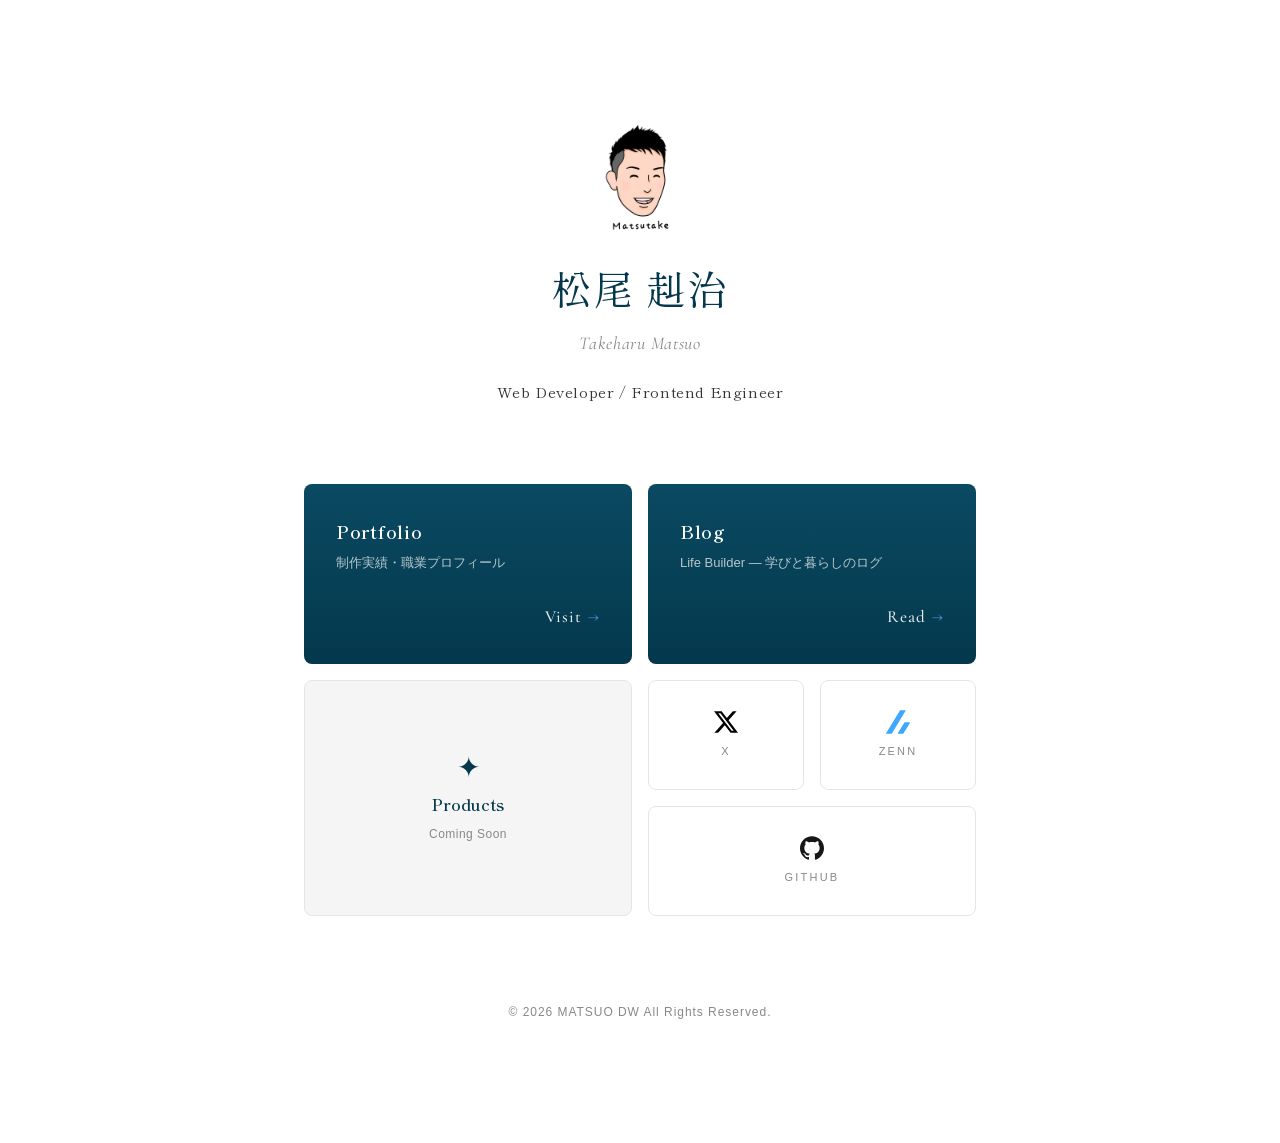
==== index.html @ 762ae5d8 "Initial commit: mt-tk.com ハブサイト v1 Bento Grid 型 × 日本のミニマルの方針で実装した静的ハブサイト。 mt-tk.com を松尾赳治の統合ブランドページ＋" ====
<!DOCTYPE html>
<html lang="ja">
<head>
<meta charset="UTF-8">
<meta name="viewport" content="width=device-width, initial-scale=1.0">
<title>松尾 赳治 / Takeharu Matsuo — MATSUO DW</title>
<meta name="description" content="フリーランスのWebコーダー、フロントエンドエンジニア志望中。松尾赳治の活動を一覧できるハブサイト。">
<meta name="robots" content="index, follow">
<link rel="canonical" href="https://mt-tk.com/">
<link rel="preconnect" href="https://fonts.googleapis.com">
<link rel="preconnect" href="https://fonts.gstatic.com" crossorigin>
<link rel="stylesheet" href="https://fonts.googleapis.com/css2?family=Cormorant+Garamond:ital,wght@0,500;1,400&family=Shippori+Mincho+B1:wght@400;500;600&display=swap">
<link rel="stylesheet" href="assets/css/style.css">
</head>
<body>

<main class="l-hub">

  <header class="l-hub__header">
    <img class="l-hub__avatar" src="assets/img/icon-matsutake.png" alt="松尾赳治のアバターイラスト" width="120" height="120">
    <h1 class="l-hub__name">松尾 赳治</h1>
    <p class="l-hub__name-en">Takeharu Matsuo</p>
    <p class="l-hub__role">Web Developer / Frontend Engineer</p>
  </header>

  <nav class="l-hub__grid" aria-label="リンク一覧">

    <a class="c-card c-card--main" href="https://portfolio.mt-tk.com/" target="_blank" rel="noopener noreferrer" style="--card-area: main-1;">
      <div class="c-card__head">
        <h2 class="c-card__title">Portfolio</h2>
        <p class="c-card__desc">制作実績・職業プロフィール</p>
      </div>
      <span class="c-card__cta">Visit <span class="c-card__arrow" aria-hidden="true">→</span></span>
    </a>

    <a class="c-card c-card--main" href="https://mt-tk.com/life_builder/" target="_blank" rel="noopener noreferrer" style="--card-area: main-2;">
      <div class="c-card__head">
        <h2 class="c-card__title">Blog</h2>
        <p class="c-card__desc">Life Builder — 学びと暮らしのログ</p>
      </div>
      <span class="c-card__cta">Read <span class="c-card__arrow" aria-hidden="true">→</span></span>
    </a>

    <div class="c-card c-card--sub" aria-disabled="true" style="--card-area: sub;">
      <span class="c-card__motif" aria-hidden="true">✦</span>
      <h2 class="c-card__title">Products</h2>
      <p class="c-card__desc">Coming Soon</p>
    </div>

    <a class="c-card c-card--icon c-card--icon-x" href="https://x.com/Matsutake_prgrm" target="_blank" rel="noopener noreferrer" aria-label="Twitter (X) を開く" style="--card-area: sns-1;">
      <svg class="c-card__icon" xmlns="http://www.w3.org/2000/svg" viewBox="0 0 24 24" fill="currentColor" aria-hidden="true" width="24" height="24"><path d="M18.901 1.153h3.68l-8.04 9.19L24 22.846h-7.406l-5.8-7.584-6.638 7.584H.474l8.6-9.83L0 1.154h7.594l5.243 6.932ZM17.61 20.644h2.039L6.486 3.24H4.298Z"/></svg>
      <span class="c-card__label">X</span>
    </a>

    <a class="c-card c-card--icon c-card--icon-zenn" href="https://zenn.dev/matsutake_prgrm" target="_blank" rel="noopener noreferrer" aria-label="Zenn を開く" style="--card-area: sns-2;">
      <svg class="c-card__icon" xmlns="http://www.w3.org/2000/svg" viewBox="0 0 24 24" fill="currentColor" aria-hidden="true" width="24" height="24"><path d="M.264 23.771h4.984c.264 0 .498-.147.645-.352L19.614.874c.176-.293-.029-.645-.381-.645h-4.72c-.235 0-.44.117-.557.323L.03 23.361c-.088.176.029.41.234.41ZM17.445 23.419l6.479-10.408c.205-.323-.029-.733-.41-.733h-4.691c-.176 0-.352.088-.44.235l-6.655 10.643c-.176.264.029.616.352.616h4.779c.234 0 .468-.118.586-.353Z"/></svg>
      <span class="c-card__label">Zenn</span>
    </a>

    <a class="c-card c-card--icon c-card--icon-github" href="https://github.com/Matsutake29" target="_blank" rel="noopener noreferrer" aria-label="GitHub を開く" style="--card-area: sns-3;">
      <svg class="c-card__icon" xmlns="http://www.w3.org/2000/svg" viewBox="0 0 24 24" fill="currentColor" aria-hidden="true" width="24" height="24"><path d="M12 .297c-6.63 0-12 5.373-12 12 0 5.303 3.438 9.8 8.205 11.385.6.113.82-.258.82-.577 0-.285-.01-1.04-.015-2.04-3.338.724-4.042-1.61-4.042-1.61C4.422 18.07 3.633 17.7 3.633 17.7c-1.087-.744.084-.729.084-.729 1.205.084 1.838 1.236 1.838 1.236 1.07 1.835 2.809 1.305 3.495.998.108-.776.417-1.305.76-1.605-2.665-.3-5.466-1.332-5.466-5.93 0-1.31.465-2.38 1.235-3.22-.135-.303-.54-1.523.105-3.176 0 0 1.005-.322 3.3 1.23.96-.267 1.98-.399 3-.405 1.02.006 2.04.138 3 .405 2.28-1.552 3.285-1.23 3.285-1.23.645 1.653.24 2.873.12 3.176.765.84 1.23 1.91 1.23 3.22 0 4.61-2.805 5.625-5.475 5.92.42.36.81 1.096.81 2.22 0 1.606-.015 2.896-.015 3.286 0 .315.21.69.825.57C20.565 22.092 24 17.592 24 12.297c0-6.627-5.373-12-12-12"/></svg>
      <span class="c-card__label">GitHub</span>
    </a>

  </nav>

  <footer class="l-hub__footer">
    <small>© 2026 MATSUO DW All Rights Reserved.</small>
  </footer>

</main>

</body>
</html>
---- assets/css/style.css ----
/* ======================================
   mt-tk.com — Bento Grid hub
   ====================================== */

:root {
  --c-main: #04384C;
  --c-dark: #032A39;
  --c-base: #FFFFFF;
  --c-sub-bg: #F5F5F5;
  --c-text: #333333;
  --c-text-mute: #888888;
  --c-accent: #4A90D9;
  --c-border: #E5E5E5;

  --font-jp: "Shippori Mincho B1", serif;
  --font-en: "Cormorant Garamond", "Times New Roman", serif;
  --font-sys: -apple-system, BlinkMacSystemFont, "Helvetica Neue", "Hiragino Sans", "Noto Sans JP", sans-serif;

  --gap: 16px;
  --radius: 8px;
}

*, *::before, *::after { box-sizing: border-box; }

html {
  -webkit-text-size-adjust: 100%;
  text-size-adjust: 100%;
}

body {
  margin: 0;
  background: var(--c-base);
  color: var(--c-text);
  font-family: var(--font-jp);
  font-size: 16px;
  line-height: 1.7;
  -webkit-font-smoothing: antialiased;
  -moz-osx-font-smoothing: grayscale;
}

img, svg { display: block; max-width: 100%; height: auto; }

a { color: inherit; text-decoration: none; }

/* ======================================
   Layout: Hub
   ====================================== */

.l-hub {
  max-width: 720px;
  margin: 0 auto;
  padding: 120px 24px;
  display: flex;
  flex-direction: column;
  gap: 80px;
}

/* ---- Header / Profile ---- */

.l-hub__header {
  text-align: center;
  display: flex;
  flex-direction: column;
  align-items: center;
  gap: 12px;
  opacity: 0;
  animation: fadeIn 0.3s ease forwards;
  animation-delay: 0ms;
}

.l-hub__avatar {
  width: 80px;
  height: 80px;
  border-radius: 50%;
  margin-bottom: 8px;
}

@media (min-width: 768px) {
  .l-hub__avatar {
    width: 120px;
    height: 120px;
  }
}

.l-hub__name {
  font-size: 2.5rem;
  font-weight: 400;
  line-height: 1.4;
  margin: 0;
  letter-spacing: 0.04em;
  color: var(--c-main);
}

.l-hub__name-en {
  font-family: var(--font-en);
  font-style: italic;
  font-size: 1.125rem;
  color: var(--c-text-mute);
  margin: 0;
  letter-spacing: 0.04em;
}

.l-hub__role {
  font-size: 0.9375rem;
  color: var(--c-text);
  margin: 8px 0 0;
  letter-spacing: 0.04em;
}


/* ---- Bento Grid ---- */

.l-hub__grid {
  display: grid;
  grid-template-columns: repeat(4, 1fr);
  grid-template-rows: auto auto auto;
  grid-template-areas:
    "main-1 main-1 main-2 main-2"
    "sub    sub    sns-1  sns-2"
    "sub    sub    sns-3  sns-3";
  gap: var(--gap);
  opacity: 0;
  animation: fadeInUp 0.4s ease forwards;
  animation-delay: 300ms;
}

/* ---- Card: common ---- */

.c-card {
  grid-area: var(--card-area);
  border-radius: var(--radius);
  transition: transform 0.3s ease, background-color 0.3s ease, border-color 0.3s ease;
  display: flex;
  flex-direction: column;
}

/* ---- Card: main (Portfolio / Blog) ---- */

.c-card--main {
  background: linear-gradient(180deg, #0A4A62 0%, #04384C 100%);
  color: var(--c-base);
  padding: 32px;
  min-height: 180px;
  justify-content: space-between;
  gap: 24px;
}

.c-card--main .c-card__title {
  font-family: var(--font-jp);
  font-size: 1.125rem;
  font-weight: 600;
  margin: 0 0 6px;
  letter-spacing: 0.04em;
}

.c-card--main .c-card__desc {
  font-family: var(--font-sys);
  font-size: 0.8125rem;
  font-weight: 400;
  margin: 0;
  color: rgba(255, 255, 255, 0.7);
  line-height: 1.6;
}

.c-card--main .c-card__cta {
  font-family: var(--font-en);
  font-style: normal;
  font-weight: 500;
  font-size: 1.0625rem;
  color: rgba(255, 255, 255, 0.9);
  align-self: flex-end;
  display: inline-flex;
  align-items: center;
  gap: 6px;
  letter-spacing: 0.06em;
}

.c-card--main .c-card__arrow {
  display: inline-block;
  color: var(--c-accent);
  transition: transform 0.3s ease;
}

.c-card--main:hover {
  background: linear-gradient(180deg, #04384C 0%, #032A39 100%);
  transform: translateY(-3px);
}

.c-card--main:hover .c-card__arrow {
  transform: translateX(4px);
}

/* ---- Card: sub (Frontend) ---- */

.c-card--sub {
  background: var(--c-sub-bg);
  color: var(--c-main);
  border: 1px solid var(--c-border);
  padding: 24px;
  align-items: center;
  justify-content: center;
  text-align: center;
  gap: 6px;
  cursor: default;
}

.c-card--sub .c-card__motif {
  font-size: 1.75rem;
  color: var(--c-main);
  margin-bottom: 6px;
  line-height: 1;
  display: inline-block;
  transition: transform 0.3s ease;
}

.c-card--sub .c-card__title {
  font-family: var(--font-jp);
  font-size: 1rem;
  font-weight: 600;
  margin: 0;
  color: var(--c-main);
}

.c-card--sub .c-card__desc {
  font-family: var(--font-sys);
  font-size: 0.75rem;
  margin: 0;
  color: var(--c-text-mute);
  letter-spacing: 0.04em;
}

.c-card--sub:hover {
  background: #FAFAFA;
}

.c-card--sub:hover .c-card__motif {
  animation: spin 1.5s linear infinite;
}

@keyframes spin {
  from { transform: rotate(0deg); }
  to   { transform: rotate(360deg); }
}

/* ---- Card: SNS icon ---- */

.c-card--icon {
  background: var(--c-base);
  border: 1px solid var(--c-border);
  min-height: 110px;
  align-items: center;
  justify-content: center;
  gap: 8px;
  padding: 20px;
}

/* SNS各社のブランドガイドライン準拠カラー */
.c-card--icon-x      { color: #000000; }
.c-card--icon-zenn   { color: #3EA8FF; }
.c-card--icon-github { color: #181717; }

.c-card--icon .c-card__icon {
  width: 24px;
  height: 24px;
}

.c-card--icon .c-card__label {
  font-family: var(--font-sys);
  font-size: 0.6875rem;
  font-weight: 500;
  color: var(--c-text-mute);
  letter-spacing: 0.2em;
  text-transform: uppercase;
}

/* hover はカードの動きと border のみで反応を表現
   （アイコン色は規約準拠のため変えない） */
.c-card--icon:hover {
  border-color: var(--c-main);
  transform: translateY(-2px);
}

/* ---- Footer ---- */

.l-hub__footer {
  text-align: center;
  color: var(--c-text-mute);
  opacity: 0;
  animation: fadeIn 0.3s ease forwards;
  animation-delay: 500ms;
}

.l-hub__footer small {
  font-family: var(--font-sys);
  font-size: 0.75rem;
  letter-spacing: 0.08em;
}

/* ======================================
   Animations
   ====================================== */

@keyframes fadeIn {
  from { opacity: 0; }
  to { opacity: 1; }
}

@keyframes fadeInUp {
  from { opacity: 0; transform: translateY(8px); }
  to { opacity: 1; transform: translateY(0); }
}

@media (prefers-reduced-motion: reduce) {
  * {
    animation-duration: 0.01ms !important;
    animation-iteration-count: 1 !important;
    transition-duration: 0.01ms !important;
  }
}

/* ======================================
   Responsive: Mobile (<= 767px)
   ====================================== */

@media (max-width: 767px) {
  .l-hub {
    padding: 80px 20px;
    gap: 60px;
  }

  .l-hub__name { font-size: 2rem; }
  .l-hub__name-en { font-size: 1rem; }
  .l-hub__role { font-size: 0.875rem; }

  .l-hub__grid {
    grid-template-columns: repeat(3, 1fr);
    grid-template-rows: auto auto auto auto;
    grid-template-areas:
      "main-1 main-1 main-1"
      "main-2 main-2 main-2"
      "sub    sub    sub"
      "sns-1  sns-2  sns-3";
    gap: 12px;
  }

  .c-card--main {
    padding: 24px;
    min-height: 140px;
  }

  .c-card--main .c-card__title { font-size: 1rem; }
  .c-card--main .c-card__desc { font-size: 0.75rem; }
  .c-card--main .c-card__cta { font-size: 0.9375rem; }

  .c-card--sub { padding: 20px; min-height: 120px; }
  .c-card--icon { padding: 16px; }
  .c-card--icon .c-card__icon { width: 22px; height: 22px; }
}
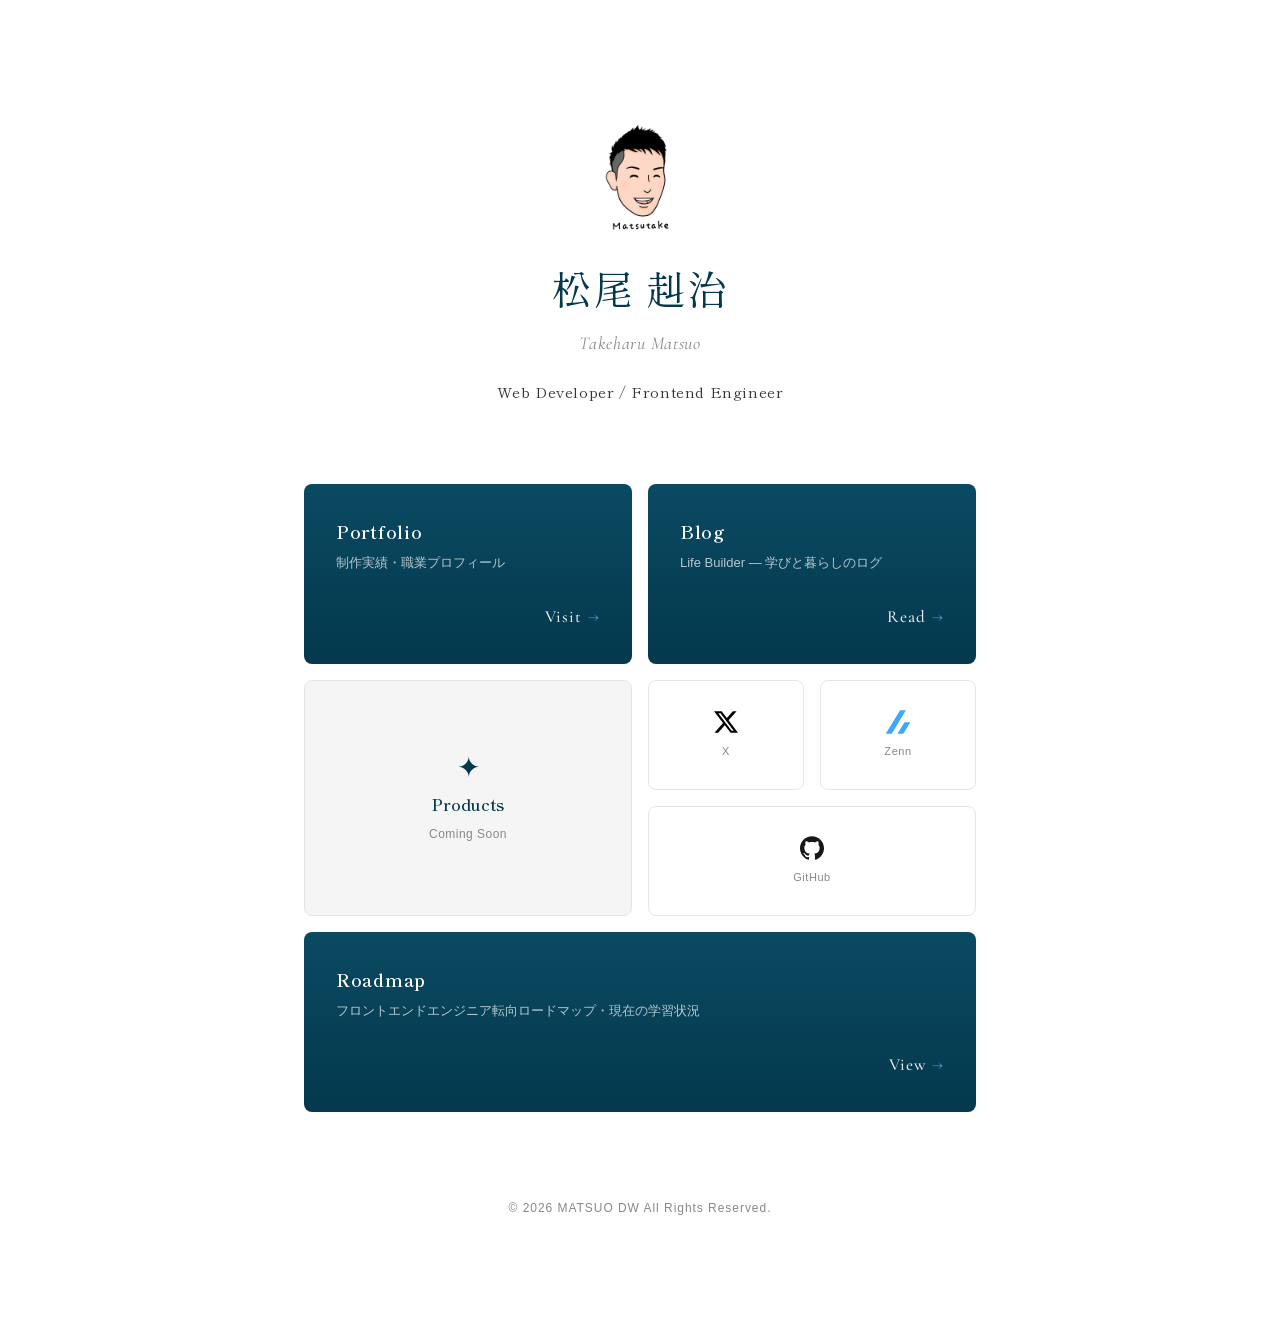
==== commit d4305105: "feat(hub): フロントエンド転向ロードマップへの導線カードを追加 Life Builderの固定ページ（現在の学習状況を都度更新）へリンクするRoadmapカードを 4カラムグリッドの最下段に" ====
--- a/index.html
+++ b/index.html
@@ -62,6 +62,14 @@
       <span class="c-card__label">GitHub</span>
     </a>
 
+    <a class="c-card c-card--main c-card--roadmap" href="https://blog.mt-tk.com/frontend-tenkou-roadmap/" target="_blank" rel="noopener noreferrer" style="--card-area: roadmap;">
+      <div class="c-card__head">
+        <h2 class="c-card__title">Roadmap</h2>
+        <p class="c-card__desc">フロントエンドエンジニア転向ロードマップ・現在の学習状況</p>
+      </div>
+      <span class="c-card__cta">View <span class="c-card__arrow" aria-hidden="true">→</span></span>
+    </a>
+
   </nav>
 
   <footer class="l-hub__footer">
--- a/assets/css/style.css
+++ b/assets/css/style.css
@@ -113,11 +113,12 @@
 .l-hub__grid {
   display: grid;
   grid-template-columns: repeat(4, 1fr);
-  grid-template-rows: auto auto auto;
+  grid-template-rows: auto auto auto auto;
   grid-template-areas:
-    "main-1 main-1 main-2 main-2"
-    "sub    sub    sns-1  sns-2"
-    "sub    sub    sns-3  sns-3";
+    "main-1   main-1   main-2  main-2"
+    "sub      sub      sns-1   sns-2"
+    "sub      sub      sns-3   sns-3"
+    "roadmap  roadmap  roadmap roadmap";
   gap: var(--gap);
   opacity: 0;
   animation: fadeInUp 0.4s ease forwards;
@@ -138,7 +139,7 @@
 
 .c-card--main {
   background: linear-gradient(180deg, #0A4A62 0%, #04384C 100%);
-  color: var(--c-base);
+  color: #FFFFFF;
   padding: 32px;
   min-height: 180px;
   justify-content: space-between;
@@ -269,8 +270,7 @@
   font-size: 0.6875rem;
   font-weight: 500;
   color: var(--c-text-mute);
-  letter-spacing: 0.2em;
-  text-transform: uppercase;
+  letter-spacing: 0.05em;
 }
 
 /* hover はカードの動きと border のみで反応を表現
@@ -319,6 +319,45 @@
 }
 
 /* ======================================
+   Dark Mode (OS preference)
+   ====================================== */
+
+@media (prefers-color-scheme: dark) {
+  :root {
+    --c-main: #7AB8D9;
+    --c-dark: #5A98C0;
+    --c-base: #0D1117;
+    --c-sub-bg: #161B22;
+    --c-text: #E6EDF3;
+    --c-text-mute: #8B949E;
+    --c-accent: #6BB4F0;
+    --c-border: #30363D;
+  }
+
+  /* Main card: brighten gradient so it stays visible on dark bg */
+  .c-card--main {
+    background: linear-gradient(180deg, #155A7A 0%, #0A4A62 100%);
+  }
+
+  .c-card--main:hover {
+    background: linear-gradient(180deg, #1B6E94 0%, #155A7A 100%);
+  }
+
+  /* SNS icon brand-compliant alternates for dark backgrounds
+     X: official guideline allows white on dark
+     GitHub: official guideline recommends white on dark
+     Zenn: brand color (#3EA8FF) stays */
+  .c-card--icon-x      { color: #FFFFFF; }
+  .c-card--icon-github { color: #FFFFFF; }
+
+  /* Avatar: illustration has black linework + light skin tones,
+     so it disappears into dark backgrounds. Add a white circle backdrop. */
+  .l-hub__avatar {
+    background: #FFFFFF;
+  }
+}
+
+/* ======================================
    Responsive: Mobile (<= 767px)
    ====================================== */
 
@@ -334,12 +373,13 @@
 
   .l-hub__grid {
     grid-template-columns: repeat(3, 1fr);
-    grid-template-rows: auto auto auto auto;
+    grid-template-rows: auto auto auto auto auto;
     grid-template-areas:
-      "main-1 main-1 main-1"
-      "main-2 main-2 main-2"
-      "sub    sub    sub"
-      "sns-1  sns-2  sns-3";
+      "main-1   main-1   main-1"
+      "main-2   main-2   main-2"
+      "sub      sub      sub"
+      "sns-1    sns-2    sns-3"
+      "roadmap  roadmap  roadmap";
     gap: 12px;
   }
 
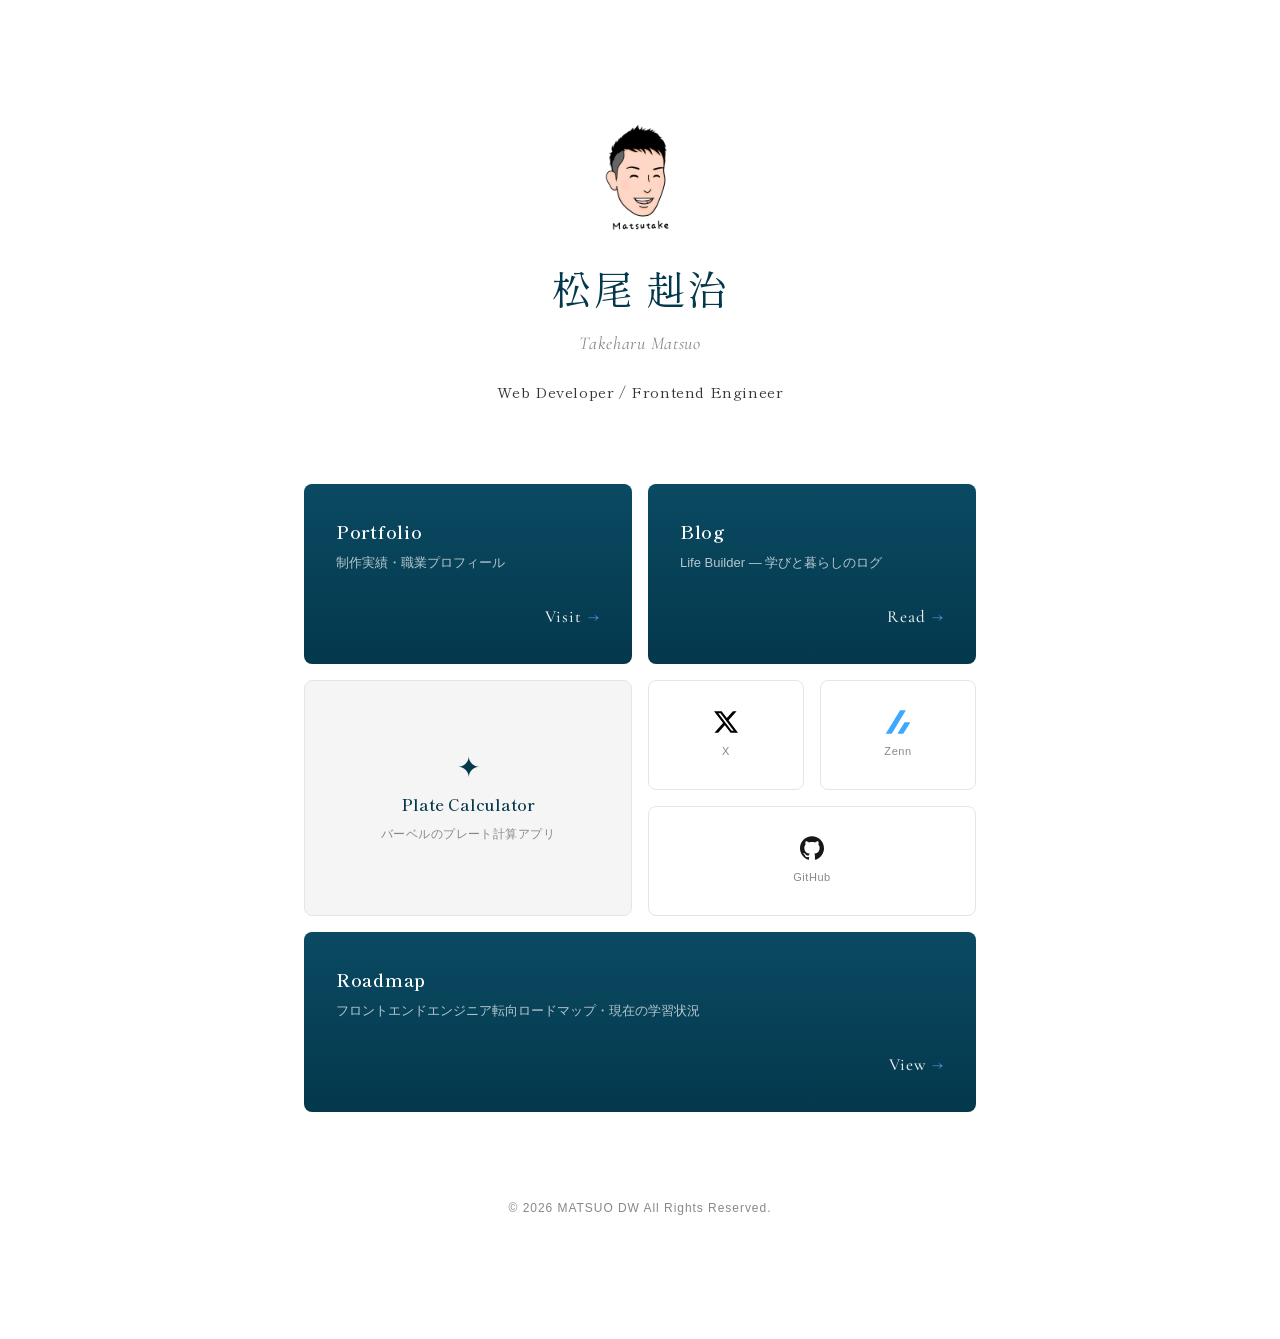
==== commit fd468177: "feat: add plate-calculator product page and link it from the hub 作品ページを下層に新設し、ハブの Products カード（Comin" ====
--- a/index.html
+++ b/index.html
@@ -7,6 +7,16 @@
 <meta name="description" content="フリーランスのWebコーダー、フロントエンドエンジニア志望中。松尾赳治の活動を一覧できるハブサイト。">
 <meta name="robots" content="index, follow">
 <link rel="canonical" href="https://mt-tk.com/">
+
+<meta property="og:type" content="website">
+<meta property="og:url" content="https://mt-tk.com/">
+<meta property="og:title" content="松尾 赳治 / Takeharu Matsuo">
+<meta property="og:description" content="フリーランスのWebコーダー、フロントエンドエンジニア志望中。松尾赳治の活動を一覧できるハブサイト。">
+<meta property="og:image" content="https://mt-tk.com/assets/img/icon-matsutake.png">
+<meta property="og:site_name" content="MATSUO DW">
+<meta property="og:locale" content="ja_JP">
+<meta name="twitter:card" content="summary">
+
 <link rel="preconnect" href="https://fonts.googleapis.com">
 <link rel="preconnect" href="https://fonts.gstatic.com" crossorigin>
 <link rel="stylesheet" href="https://fonts.googleapis.com/css2?family=Cormorant+Garamond:ital,wght@0,500;1,400&family=Shippori+Mincho+B1:wght@400;500;600&display=swap">
@@ -41,11 +51,11 @@
       <span class="c-card__cta">Read <span class="c-card__arrow" aria-hidden="true">→</span></span>
     </a>
 
-    <div class="c-card c-card--sub" aria-disabled="true" style="--card-area: sub;">
+    <a class="c-card c-card--sub" href="/plate-calculator/" style="--card-area: sub;">
       <span class="c-card__motif" aria-hidden="true">✦</span>
-      <h2 class="c-card__title">Products</h2>
-      <p class="c-card__desc">Coming Soon</p>
-    </div>
+      <h2 class="c-card__title">Plate Calculator</h2>
+      <p class="c-card__desc">バーベルのプレート計算アプリ</p>
+    </a>
 
     <a class="c-card c-card--icon c-card--icon-x" href="https://x.com/Matsutake_prgrm" target="_blank" rel="noopener noreferrer" aria-label="Twitter (X) を開く" style="--card-area: sns-1;">
       <svg class="c-card__icon" xmlns="http://www.w3.org/2000/svg" viewBox="0 0 24 24" fill="currentColor" aria-hidden="true" width="24" height="24"><path d="M18.901 1.153h3.68l-8.04 9.19L24 22.846h-7.406l-5.8-7.584-6.638 7.584H.474l8.6-9.83L0 1.154h7.594l5.243 6.932ZM17.61 20.644h2.039L6.486 3.24H4.298Z"/></svg>
--- a/assets/css/style.css
+++ b/assets/css/style.css
@@ -191,7 +191,7 @@
   transform: translateX(4px);
 }
 
-/* ---- Card: sub (Frontend) ---- */
+/* ---- Card: sub (Products) ---- */
 
 .c-card--sub {
   background: var(--c-sub-bg);
@@ -202,7 +202,6 @@
   justify-content: center;
   text-align: center;
   gap: 6px;
-  cursor: default;
 }
 
 .c-card--sub .c-card__motif {
@@ -232,6 +231,8 @@
 
 .c-card--sub:hover {
   background: #FAFAFA;
+  border-color: var(--c-main);
+  transform: translateY(-2px);
 }
 
 .c-card--sub:hover .c-card__motif {
@@ -355,6 +356,20 @@
   .l-hub__avatar {
     background: #FFFFFF;
   }
+
+  /* Sub card: --c-sub-bg (#161B22) sits too close to the page background
+     (#0D1117) once this card became a real link. Lift it so it reads as
+     something you can press. */
+  .c-card--sub {
+    background: #1A2029;
+    border-color: #3D4653;
+  }
+
+  /* The light-mode hover (#FAFAFA) turns the card pure white
+     on a dark background. Lift it only slightly instead. */
+  .c-card--sub:hover {
+    background: #222A35;
+  }
 }
 
 /* ======================================
